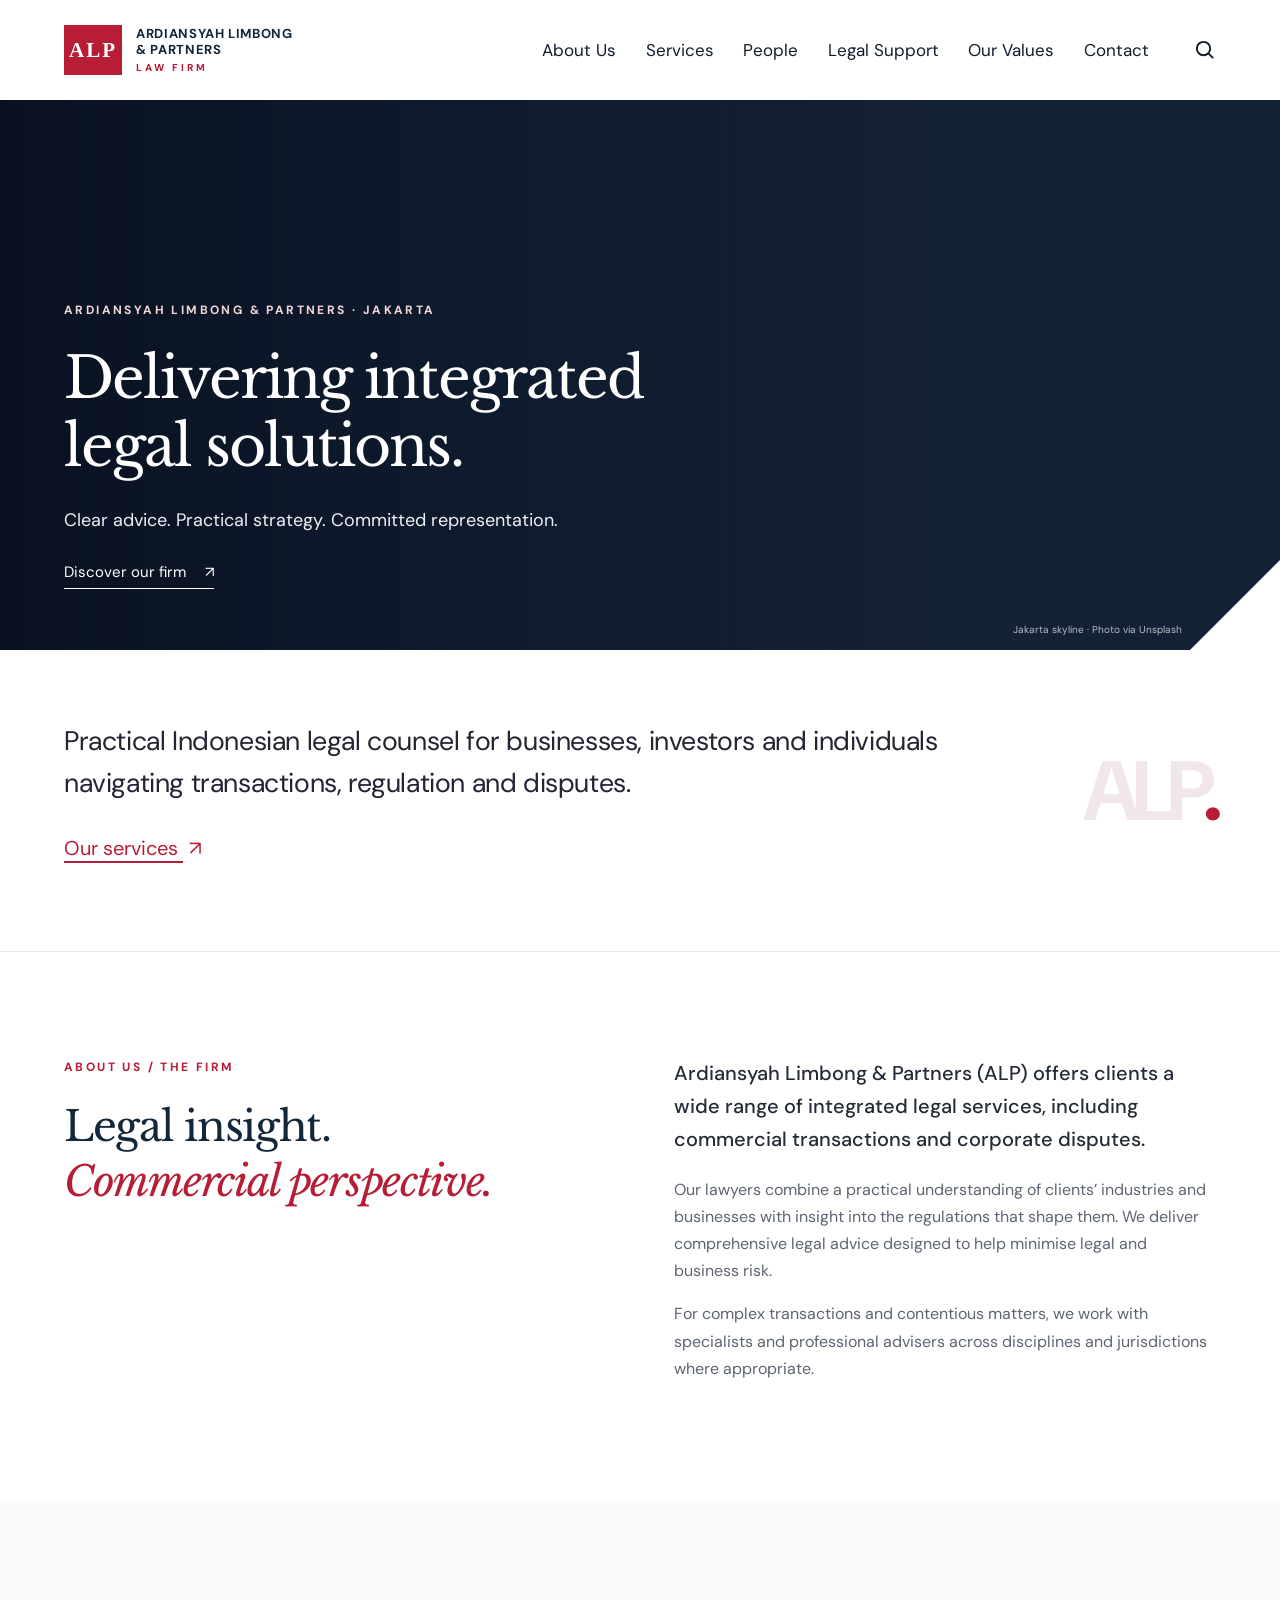
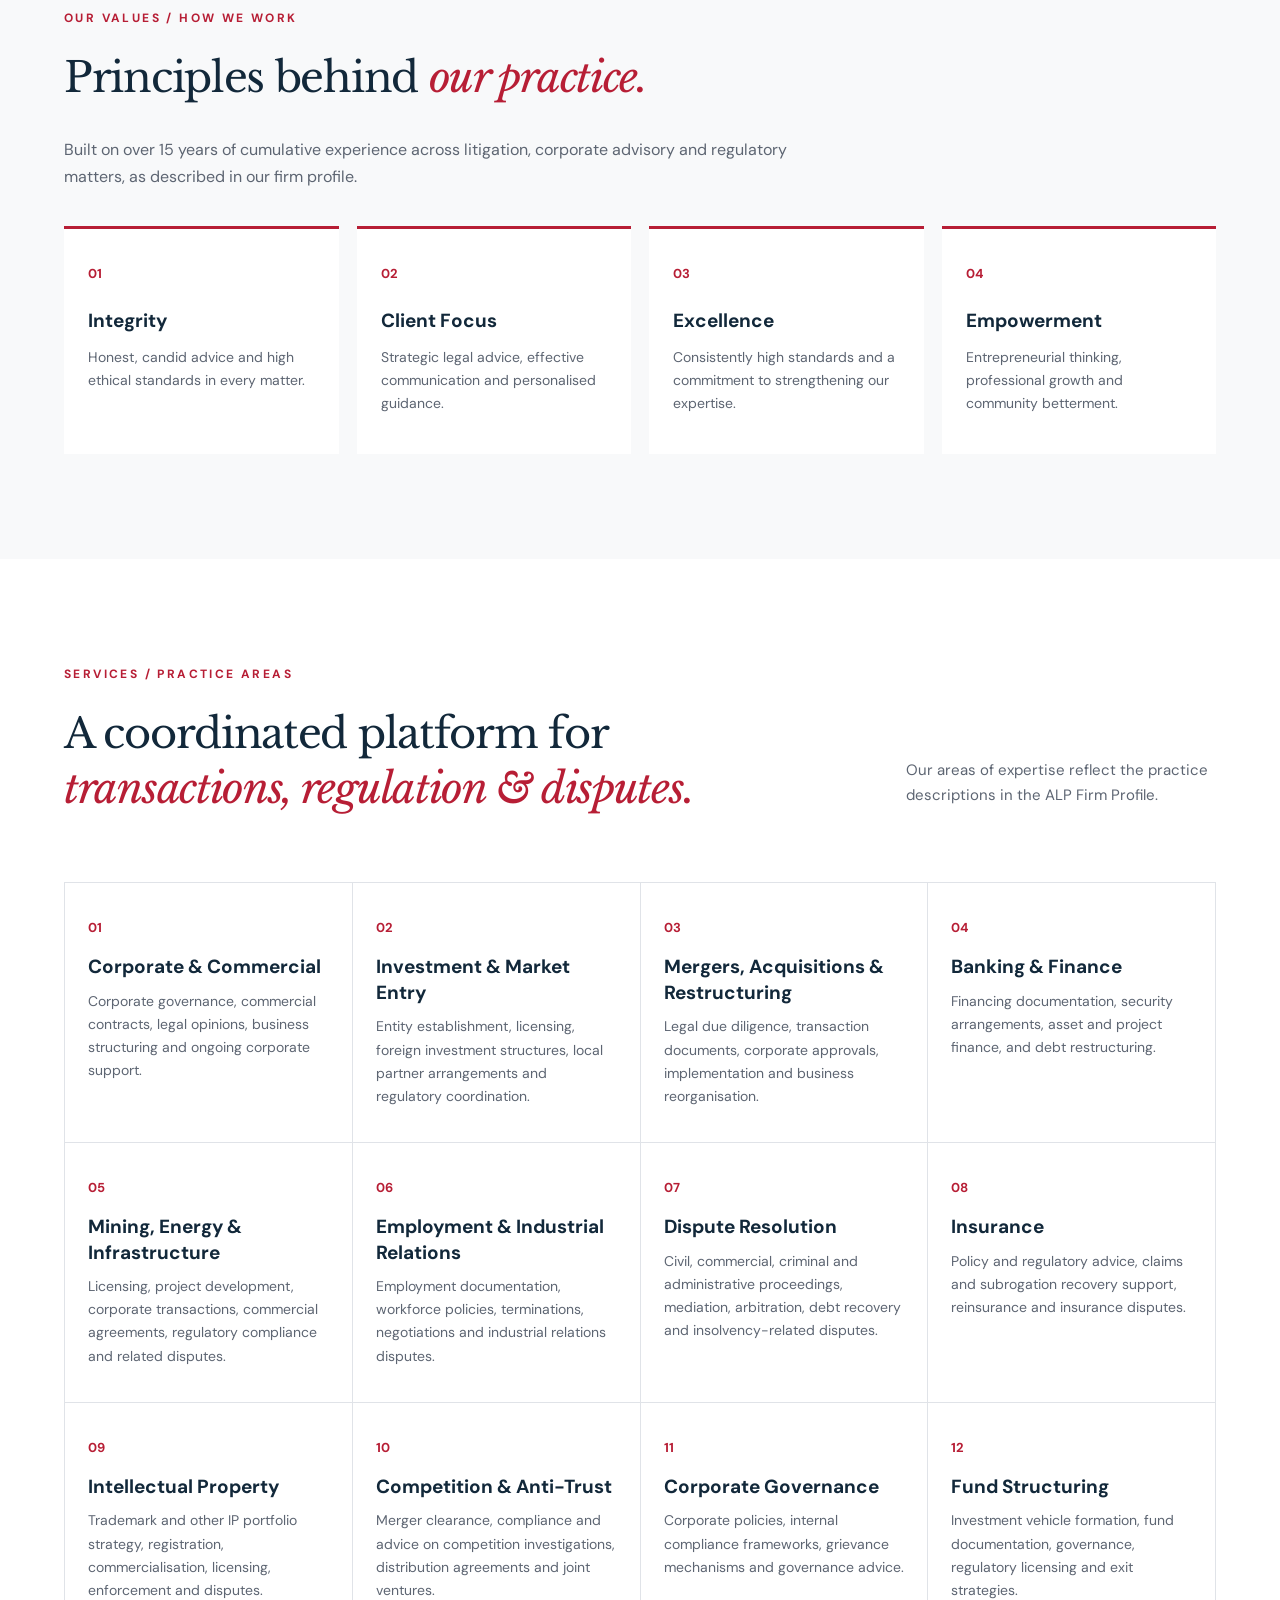
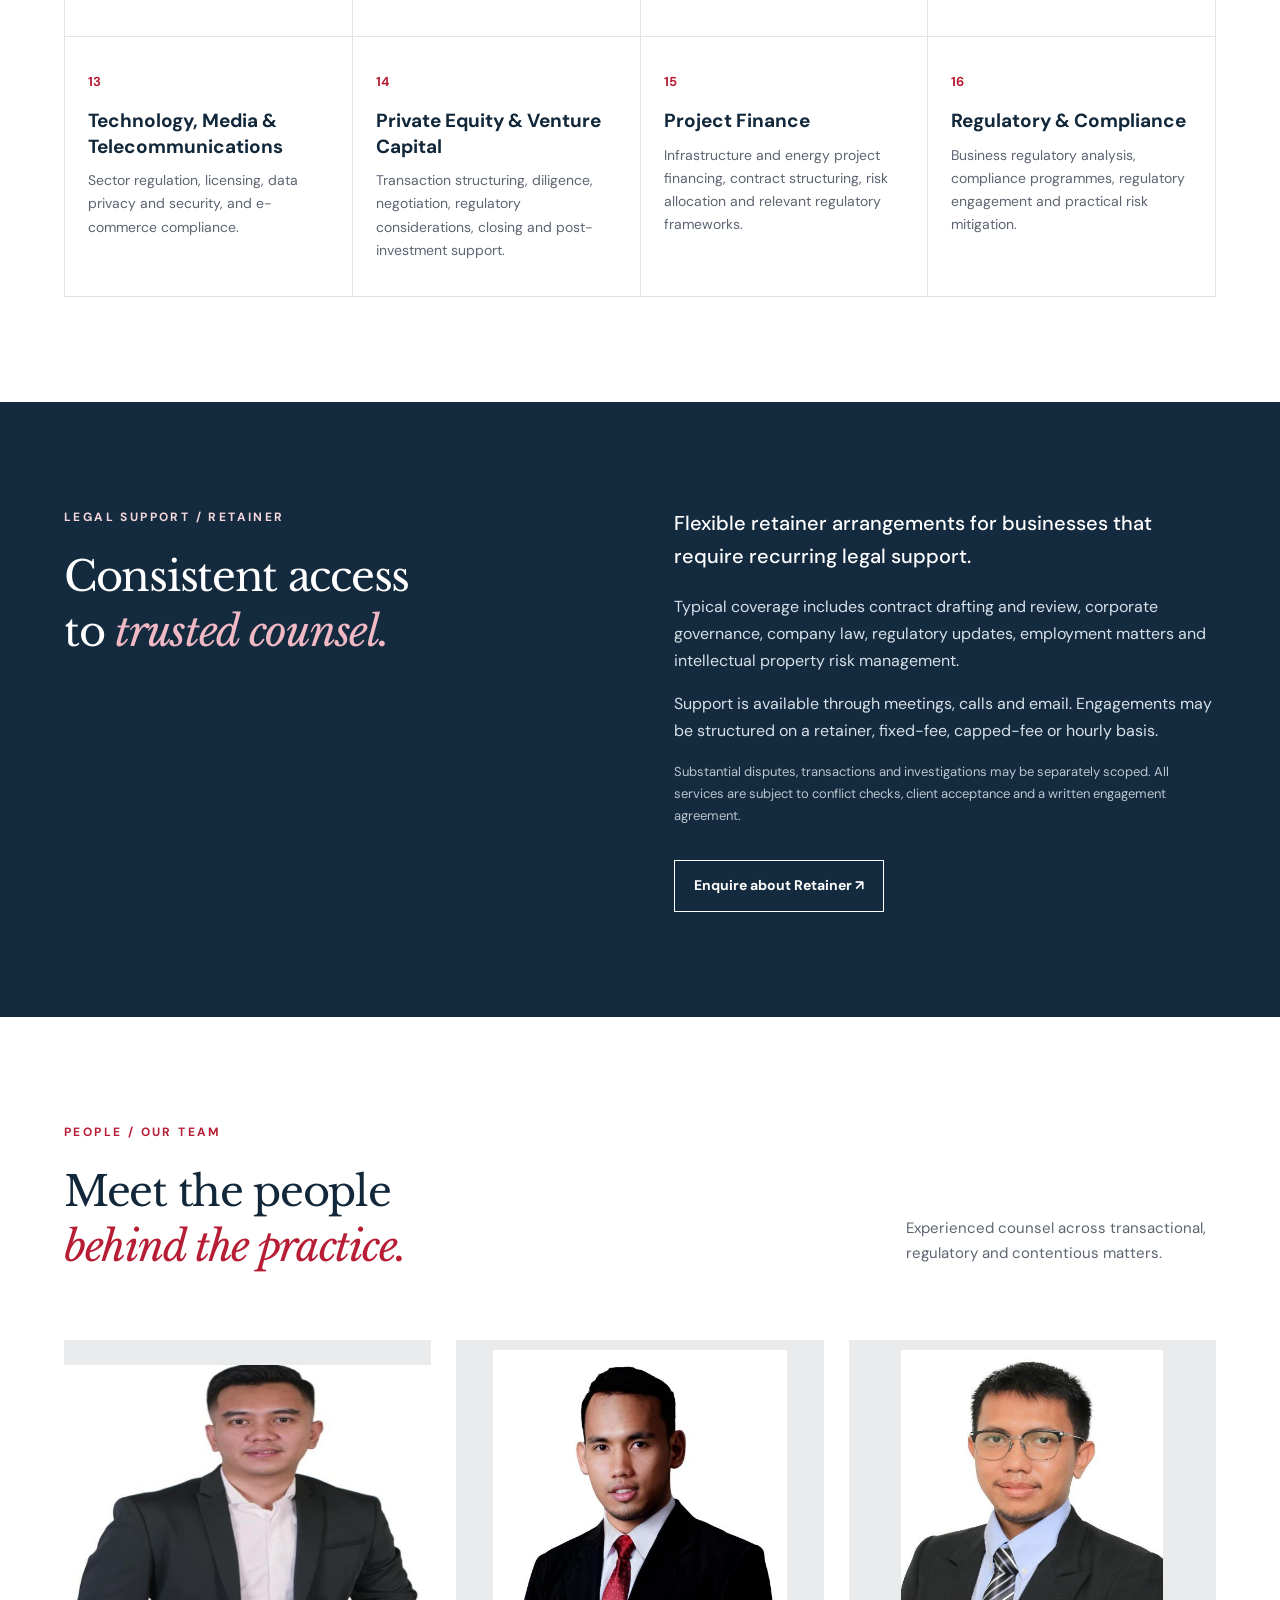
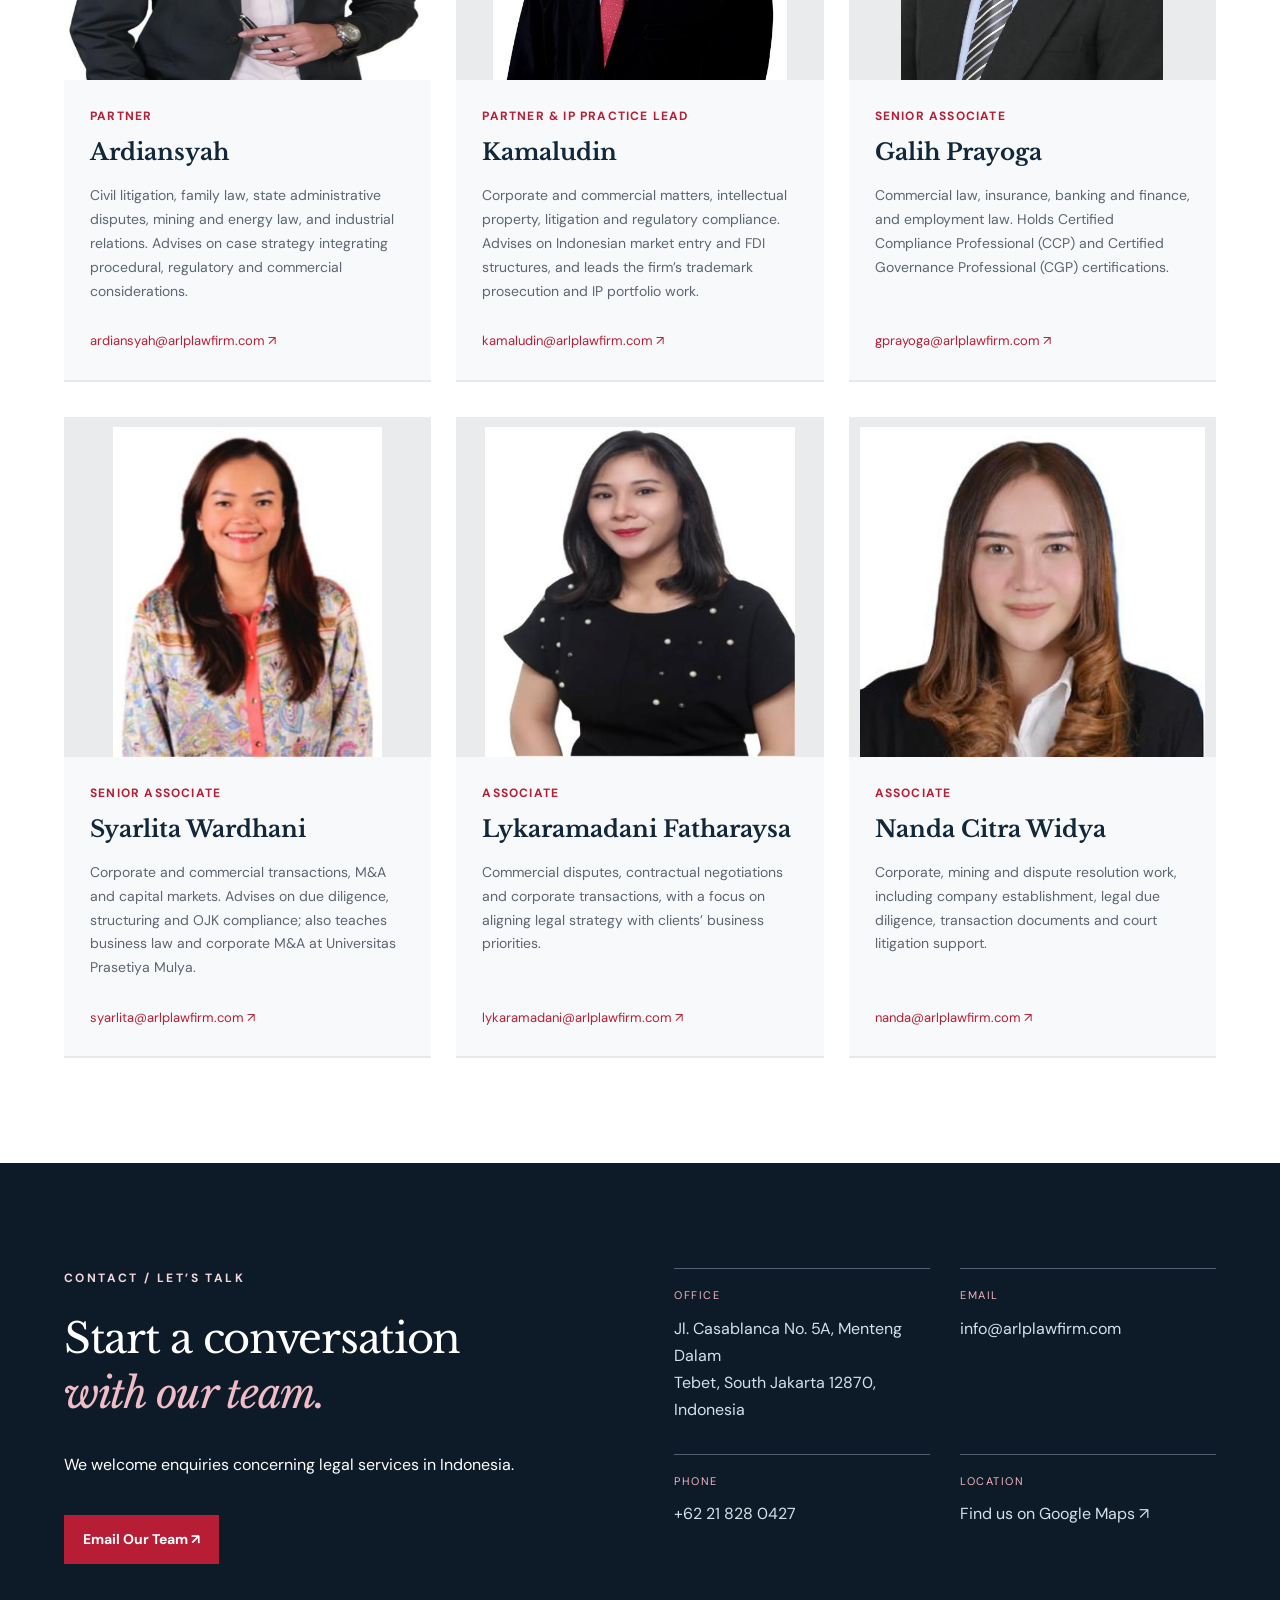
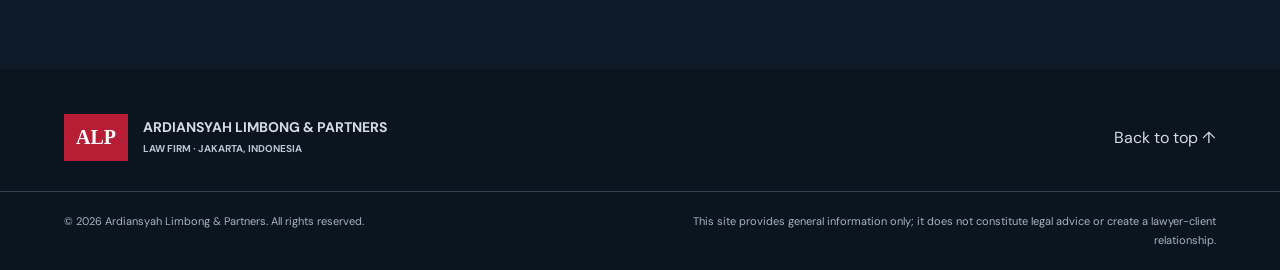
==== index.html @ 2e1290c0 "Add files via upload" ====
<!doctype html>
<html lang="en"><head><meta charset="utf-8"><meta name="viewport" content="width=device-width, initial-scale=1"><meta name="theme-color" content="#102339"><meta name="description" content="Ardiansyah Limbong & Partners (ALP Law Firm) provides integrated legal services for commercial transactions, investments, regulatory matters and disputes in Indonesia."><meta property="og:title" content="Ardiansyah Limbong & Partners | ALP Law Firm"><meta property="og:description" content="From Upstream to Downstream, We Understand Your Industry."><meta property="og:type" content="website"><title>Ardiansyah Limbong & Partners | ALP Law Firm</title><link rel="icon" href="favicon.svg" type="image/svg+xml"><link rel="stylesheet" href="styles.css"><script defer src="script.js"></script></head>
<body><a class="skip" href="#main">Skip to content</a>
<header class="header"><div class="wrap header-in"><a class="brand" href="#home" aria-label="ALP Law Firm — Home"><span class="logo">ALP</span><span class="brand-copy"><strong>ARDIANSYAH LIMBONG<br>&amp; PARTNERS</strong><small>LAW FIRM</small></span></a><button class="hamburger" type="button" aria-expanded="false" aria-controls="nav" aria-label="Toggle navigation">☰</button><nav id="nav" aria-label="Primary navigation"><a href="#about">About Us</a><a href="#practice">Services</a><a href="#people">People</a><a href="#retainer">Legal Support</a><a href="#values">Our Values</a><a href="#contact">Contact</a><a class="nav-search" href="#practice" aria-label="Explore services"><svg width="23" height="23" viewBox="0 0 24 24" fill="none" stroke="currentColor" stroke-width="2"><circle cx="11" cy="11" r="7"/><path d="m16 16 5 5"/></svg></a></nav></div></header>
<main id="main"><section id="home" class="hero" aria-label="Jakarta skyline"><div class="wrap hero-content"><p class="eyebrow light">ARDIANSYAH LIMBONG &amp; PARTNERS · JAKARTA</p><h1>Delivering integrated<br><em>legal solutions.</em></h1><p class="hero-sub">Clear advice. Practical strategy. Committed representation.</p><a href="#about" class="hero-link">Discover our firm <span aria-hidden="true">↗</span></a></div><span class="photo-credit">Jakarta skyline · Photo via Unsplash</span></section>
<section class="intro-band"><div class="wrap intro-band-inner"><div><p class="intro-statement">Practical Indonesian legal counsel for businesses, investors and individuals navigating transactions, regulation and disputes.</p><a class="text-link" href="#practice">Our services <span aria-hidden="true">↗</span></a></div><span class="intro-ornament" aria-hidden="true">ALP<span>.</span></span></div></section>
<section id="about" class="section about"><div class="wrap two-col"><div><p class="eyebrow">ABOUT US / THE FIRM</p><h2>Legal insight.<br><em>Commercial perspective.</em></h2></div><div><p class="lead">Ardiansyah Limbong &amp; Partners (ALP) offers clients a wide range of integrated legal services, including commercial transactions and corporate disputes.</p><p>Our lawyers combine a practical understanding of clients’ industries and businesses with insight into the regulations that shape them. We deliver comprehensive legal advice designed to help minimise legal and business risk.</p><p>For complex transactions and contentious matters, we work with specialists and professional advisers across disciplines and jurisdictions where appropriate.</p></div></div></section>
<section class="values section tinted" id="values"><div class="wrap"><p class="eyebrow">OUR VALUES / HOW WE WORK</p><h2>Principles behind <em>our practice.</em></h2><p class="section-intro">Built on over 15 years of cumulative experience across litigation, corporate advisory and regulatory matters, as described in our firm profile.</p><div class="values-grid"><article><span>01</span><h3>Integrity</h3><p>Honest, candid advice and high ethical standards in every matter.</p></article><article><span>02</span><h3>Client Focus</h3><p>Strategic legal advice, effective communication and personalised guidance.</p></article><article><span>03</span><h3>Excellence</h3><p>Consistently high standards and a commitment to strengthening our expertise.</p></article><article><span>04</span><h3>Empowerment</h3><p>Entrepreneurial thinking, professional growth and community betterment.</p></article></div></div></section>
<section id="practice" class="section"><div class="wrap"><p class="eyebrow">SERVICES / PRACTICE AREAS</p><div class="heading-row"><h2>A coordinated platform for<br><em>transactions, regulation &amp; disputes.</em></h2><p>Our areas of expertise reflect the practice descriptions in the ALP Firm Profile.</p></div><div class="practice-grid"><article class="practice-card"><span class="num">01</span><h3>Corporate &amp; Commercial</h3><p>Corporate governance, commercial contracts, legal opinions, business structuring and ongoing corporate support.</p></article><article class="practice-card"><span class="num">02</span><h3>Investment &amp; Market Entry</h3><p>Entity establishment, licensing, foreign investment structures, local partner arrangements and regulatory coordination.</p></article><article class="practice-card"><span class="num">03</span><h3>Mergers, Acquisitions &amp; Restructuring</h3><p>Legal due diligence, transaction documents, corporate approvals, implementation and business reorganisation.</p></article><article class="practice-card"><span class="num">04</span><h3>Banking &amp; Finance</h3><p>Financing documentation, security arrangements, asset and project finance, and debt restructuring.</p></article><article class="practice-card"><span class="num">05</span><h3>Mining, Energy &amp; Infrastructure</h3><p>Licensing, project development, corporate transactions, commercial agreements, regulatory compliance and related disputes.</p></article><article class="practice-card"><span class="num">06</span><h3>Employment &amp; Industrial Relations</h3><p>Employment documentation, workforce policies, terminations, negotiations and industrial relations disputes.</p></article><article class="practice-card"><span class="num">07</span><h3>Dispute Resolution</h3><p>Civil, commercial, criminal and administrative proceedings, mediation, arbitration, debt recovery and insolvency-related disputes.</p></article><article class="practice-card"><span class="num">08</span><h3>Insurance</h3><p>Policy and regulatory advice, claims and subrogation recovery support, reinsurance and insurance disputes.</p></article><article class="practice-card"><span class="num">09</span><h3>Intellectual Property</h3><p>Trademark and other IP portfolio strategy, registration, commercialisation, licensing, enforcement and disputes.</p></article><article class="practice-card"><span class="num">10</span><h3>Competition &amp; Anti-Trust</h3><p>Merger clearance, compliance and advice on competition investigations, distribution agreements and joint ventures.</p></article><article class="practice-card"><span class="num">11</span><h3>Corporate Governance</h3><p>Corporate policies, internal compliance frameworks, grievance mechanisms and governance advice.</p></article><article class="practice-card"><span class="num">12</span><h3>Fund Structuring</h3><p>Investment vehicle formation, fund documentation, governance, regulatory licensing and exit strategies.</p></article><article class="practice-card"><span class="num">13</span><h3>Technology, Media &amp; Telecommunications</h3><p>Sector regulation, licensing, data privacy and security, and e-commerce compliance.</p></article><article class="practice-card"><span class="num">14</span><h3>Private Equity &amp; Venture Capital</h3><p>Transaction structuring, diligence, negotiation, regulatory considerations, closing and post-investment support.</p></article><article class="practice-card"><span class="num">15</span><h3>Project Finance</h3><p>Infrastructure and energy project financing, contract structuring, risk allocation and relevant regulatory frameworks.</p></article><article class="practice-card"><span class="num">16</span><h3>Regulatory &amp; Compliance</h3><p>Business regulatory analysis, compliance programmes, regulatory engagement and practical risk mitigation.</p></article></div></div></section>
<section id="retainer" class="section retainer"><div class="wrap two-col"><div><p class="eyebrow light">LEGAL SUPPORT / RETAINER</p><h2>Consistent access<br>to <em>trusted counsel.</em></h2></div><div><p class="lead">Flexible retainer arrangements for businesses that require recurring legal support.</p><p>Typical coverage includes contract drafting and review, corporate governance, company law, regulatory updates, employment matters and intellectual property risk management.</p><p>Support is available through meetings, calls and email. Engagements may be structured on a retainer, fixed-fee, capped-fee or hourly basis.</p><p class="fine">Substantial disputes, transactions and investigations may be separately scoped. All services are subject to conflict checks, client acceptance and a written engagement agreement.</p><a class="button outline" href="mailto:info@arlplawfirm.com?subject=ALP%20Retainer%20Enquiry">Enquire about Retainer ↗</a></div></div></section>
<section id="people" class="section people"><div class="wrap"><p class="eyebrow">PEOPLE / OUR TEAM</p><div class="heading-row"><h2>Meet the people<br><em>behind the practice.</em></h2><p>Experienced counsel across transactional, regulatory and contentious matters.</p></div><div class="people-grid"><article class="person"><img src="assets/ardiansyah.jpeg" alt="Portrait of Ardiansyah" loading="lazy"/><div class="person-text"><p class="role">Partner</p><h3>Ardiansyah</h3><p>Civil litigation, family law, state administrative disputes, mining and energy law, and industrial relations. Advises on case strategy integrating procedural, regulatory and commercial considerations.</p><a href="mailto:ardiansyah@arlplawfirm.com">ardiansyah@arlplawfirm.com ↗</a></div></article><article class="person"><img src="assets/kamaludin.jpeg" alt="Portrait of Kamaludin" loading="lazy"/><div class="person-text"><p class="role">Partner &amp; IP Practice Lead</p><h3>Kamaludin</h3><p>Corporate and commercial matters, intellectual property, litigation and regulatory compliance. Advises on Indonesian market entry and FDI structures, and leads the firm’s trademark prosecution and IP portfolio work.</p><a href="mailto:kamaludin@arlplawfirm.com">kamaludin@arlplawfirm.com ↗</a></div></article><article class="person"><img src="assets/galih-prayoga.jpeg" alt="Portrait of Galih Prayoga" loading="lazy"/><div class="person-text"><p class="role">Senior Associate</p><h3>Galih Prayoga</h3><p>Commercial law, insurance, banking and finance, and employment law. Holds Certified Compliance Professional (CCP) and Certified Governance Professional (CGP) certifications.</p><a href="mailto:gprayoga@arlplawfirm.com">gprayoga@arlplawfirm.com ↗</a></div></article><article class="person"><img src="assets/syarlita-wardhani.jpeg" alt="Portrait of Syarlita Wardhani" loading="lazy"/><div class="person-text"><p class="role">Senior Associate</p><h3>Syarlita Wardhani</h3><p>Corporate and commercial transactions, M&amp;A and capital markets. Advises on due diligence, structuring and OJK compliance; also teaches business law and corporate M&amp;A at Universitas Prasetiya Mulya.</p><a href="mailto:syarlita@arlplawfirm.com">syarlita@arlplawfirm.com ↗</a></div></article><article class="person"><img src="assets/lykaramadani-fatharaysa.jpeg" alt="Portrait of Lykaramadani Fatharaysa" loading="lazy"/><div class="person-text"><p class="role">Associate</p><h3>Lykaramadani Fatharaysa</h3><p>Commercial disputes, contractual negotiations and corporate transactions, with a focus on aligning legal strategy with clients’ business priorities.</p><a href="mailto:lykaramadani@arlplawfirm.com">lykaramadani@arlplawfirm.com ↗</a></div></article><article class="person"><img src="assets/nanda-citra-widya.jpeg" alt="Portrait of Nanda Citra Widya" loading="lazy"/><div class="person-text"><p class="role">Associate</p><h3>Nanda Citra Widya</h3><p>Corporate, mining and dispute resolution work, including company establishment, legal due diligence, transaction documents and court litigation support.</p><a href="mailto:nanda@arlplawfirm.com">nanda@arlplawfirm.com ↗</a></div></article></div></div></section>
<section id="contact" class="section contact"><div class="wrap two-col"><div><p class="eyebrow light">CONTACT / LET’S TALK</p><h2>Start a conversation<br><em>with our team.</em></h2><p>We welcome enquiries concerning legal services in Indonesia.</p><a class="button red" href="mailto:info@arlplawfirm.com?subject=Legal%20Enquiry%20-%20ALP">Email Our Team ↗</a></div><div class="contact-details"><div><span>OFFICE</span><address>Jl. Casablanca No. 5A, Menteng Dalam<br>Tebet, South Jakarta 12870, Indonesia</address></div><div><span>EMAIL</span><a href="mailto:info@arlplawfirm.com">info@arlplawfirm.com</a></div><div><span>PHONE</span><a href="tel:+62218280427">+62 21 828 0427</a></div><div><span>LOCATION</span><a href="https://www.google.com/maps/search/?api=1&amp;query=Jl.+Casablanca+No.+5A+Menteng+Dalam+Tebet+Jakarta+Selatan" target="_blank" rel="noopener noreferrer">Find us on Google Maps ↗</a></div></div></div></section></main>
<footer><div class="wrap footer-row"><div class="footer-brand"><span class="mini-logo">ALP</span><span>ARDIANSYAH LIMBONG &amp; PARTNERS<br><small>LAW FIRM · JAKARTA, INDONESIA</small></span></div><a href="#home">Back to top ↑</a></div><div class="wrap footer-bottom"><span>© <span id="year">2026</span> Ardiansyah Limbong &amp; Partners. All rights reserved.</span><span>This site provides general information only; it does not constitute legal advice or create a lawyer-client relationship.</span></div></footer>
</body></html>
---- styles.css ----
@import url('https://fonts.googleapis.com/css2?family=DM+Sans:wght@400;500;600;700&family=Libre+Baskerville:ital,wght@0,400;0,700;1,400&display=swap');
:root{--navy:#12283a;--red:#b71e35;--ink:#242b36;--muted:#5d6572;--line:#e8eaed;--pale:#f5f6f7;--serif:'Libre Baskerville',Georgia,serif;--sans:'DM Sans',Arial,sans-serif}*{box-sizing:border-box}html{scroll-behavior:smooth}body{margin:0;color:var(--ink);font:16px/1.7 var(--sans);background:white}a{color:inherit;text-decoration:none}a:focus-visible,button:focus-visible{outline:3px solid #e2a7b0;outline-offset:4px}img{max-width:100%;display:block}.wrap{max-width:1460px;margin:0 auto;padding:0 5%}.skip{position:absolute;left:-1000px;top:0;background:white;z-index:100;padding:10px}.skip:focus{left:12px}.header{background:#fff;position:relative;z-index:20}.header-in{min-height:100px;display:flex;align-items:center;justify-content:space-between;gap:35px}.brand{display:flex;align-items:center;gap:14px;color:var(--navy);flex-shrink:0}.logo{display:flex;align-items:center;justify-content:center;width:58px;height:50px;background:var(--red);color:#fff;font:700 21px Georgia,serif;letter-spacing:2px}.brand-copy{display:block;line-height:1.2}.brand strong{font-size:13px;line-height:1.2;letter-spacing:.65px;display:block}.brand small{color:var(--red);font-size:10px;font-weight:800;letter-spacing:3px;display:block;margin-top:4px}.header nav{display:flex;align-items:center;gap:clamp(18px,2.3vw,43px)}.header nav a{font-size:17px;color:#121c2a;white-space:nowrap;transition:color .2s}.header nav a:hover{color:var(--red)}.nav-search{margin-left:15px;display:flex}.hamburger{display:none;background:none;border:0;font-size:27px;cursor:pointer;color:var(--navy)}.hero{min-height:520px;height:min(43vw,650px);position:relative;display:flex;align-items:flex-end;isolation:isolate;background-color:#17253c;background-image:linear-gradient(90deg,rgba(8,15,30,.90) 0%,rgba(10,21,38,.75) 31%,rgba(8,18,35,.25) 72%),url('https://images.unsplash.com/photo-1649416097303-ddf0c8a68fc3?auto=format&fit=crop&w=2200&q=85');background-position:center center;background-size:cover;overflow:hidden}.hero:after{content:"";position:absolute;right:0;bottom:0;border-top:90px solid transparent;border-right:90px solid white;z-index:-0}.hero-content{width:100%;position:relative;z-index:1;padding-top:80px;padding-bottom:65px}.eyebrow{font-size:12px;letter-spacing:2.4px;font-weight:700;color:var(--red);margin:0 0 23px}.eyebrow.light{color:#f4d7da}.hero h1{font-family:var(--serif);font-weight:400;font-size:clamp(38px,4.45vw,76px);line-height:1.2;letter-spacing:-2px;color:white;max-width:1160px;margin:0 0 25px}.hero h1 em{font-style:normal;color:#fff}.hero-sub{font-size:18px;color:#f0f0f4;margin:0 0 22px;max-width:750px}.hero-link{font-size:15px;color:#fff;border-bottom:1px solid #fff;padding-bottom:6px}.hero-link span{margin-left:15px}.photo-credit{position:absolute;right:98px;bottom:12px;color:#fff;font-size:10px;opacity:.7}.intro-band{background:#fff;padding:70px 0 86px}.intro-band-inner{display:flex;justify-content:space-between;gap:30px;align-items:center}.intro-statement{font-size:clamp(21px,2.1vw,30px);line-height:1.55;font-weight:400;letter-spacing:-.4px;max-width:1110px;color:#252436;margin:0 0 27px}.text-link{color:var(--red);text-decoration:underline;text-underline-offset:6px;font-size:20px}.text-link span{display:inline-block;margin-left:6px}.intro-ornament{font-size:84px;color:#f1e7e9;white-space:nowrap;font-weight:700;letter-spacing:-7px}.intro-ornament span{color:var(--red)}.section{padding:105px 0;scroll-margin-top:30px}.section h2{font-family:var(--serif);font-size:clamp(32px,3.25vw,49px);font-weight:400;line-height:1.32;margin:0 0 30px;color:var(--navy);letter-spacing:-1.3px}.section h2 em{font-weight:400;color:var(--red)}.section p{margin-top:0}.two-col{display:grid;grid-template-columns:1fr 1.07fr;column-gap:9%;align-items:start}.two-col>div:last-child{color:var(--muted)}.lead{font-size:20px;line-height:1.65;color:var(--ink);font-weight:500}.about{border-top:1px solid var(--line)}.tinted{background:#f8f9fa}.section-intro{max-width:750px;color:var(--muted)}.values-grid{display:grid;grid-template-columns:repeat(4,minmax(0,1fr));gap:18px;margin-top:35px}.values-grid article{padding:30px 24px 25px;background:white;border-top:3px solid var(--red);min-height:210px}.values-grid span,.num{color:var(--red);font-size:13px;font-weight:700}.values-grid h3,.practice-card h3{font-size:19px;line-height:1.35;color:var(--navy);margin:22px 0 12px}.values-grid p,.practice-card p{font-size:14px;color:var(--muted);line-height:1.65}.heading-row{display:flex;align-items:end;justify-content:space-between;gap:45px}.heading-row h2{max-width:850px}.heading-row>p{max-width:310px;color:var(--muted);font-size:15px;margin-bottom:38px}.practice-grid{display:grid;grid-template-columns:repeat(4,minmax(0,1fr));margin-top:35px;border-top:1px solid #e0e3e8;border-left:1px solid #e0e3e8}.practice-card{padding:30px 23px 20px;border-right:1px solid #e0e3e8;border-bottom:1px solid #e0e3e8;transition:background .2s}.practice-card:hover{background:#faf7f8}.practice-card h3{margin:14px 0 10px}.retainer{background:#142a3e;color:#ecf0f4}.retainer h2{color:white}.retainer h2 em{color:#f1b9c3}.retainer .lead{color:#fff}.retainer .two-col>div:last-child,.contact .two-col>div:last-child{color:#d5e0e9}.fine{font-size:13px;color:#b9c5cf}.button{display:inline-block;background:var(--red);color:white;padding:13px 19px;font-size:14px;font-weight:700;margin-top:20px}.button.outline{background:transparent;border:1px solid white}.people{background:white}.people-grid{display:grid;grid-template-columns:repeat(3,minmax(0,1fr));gap:35px 25px;margin-top:35px}.person{background:#f8f9fa;border-bottom:2px solid #e6e8eb}.person img{width:100%;height:340px;object-fit:contain;object-position:bottom center;background:#e9ebed;padding-top:10px}.person-text{padding:26px}.person .role{font-size:12px;text-transform:uppercase;color:var(--red);font-weight:700;letter-spacing:1.2px;margin:0 0 7px}.person h3{font-family:var(--serif);font-size:23px;color:var(--navy);margin:0 0 12px}.person p:not(.role){font-size:14px;color:var(--muted);line-height:1.7;min-height:128px}.person a{font-size:13px;color:var(--red);overflow-wrap:anywhere}.contact{background:#0d1b29;color:white}.contact h2{color:white}.contact h2 em{color:#f0bcc5}.contact-details{display:grid;grid-template-columns:1fr 1fr;gap:30px}.contact-details>div{padding-top:17px;border-top:1px solid #526071}.contact-details span{display:block;font-size:11px;color:#f4b4bf;letter-spacing:1.5px;margin-bottom:10px}.contact-details address{font-style:normal}.contact-details a:hover{color:#f1b0c0}footer{background:#0a1520;color:#d5dbe2;padding:45px 0 20px}.footer-row{display:flex;justify-content:space-between;align-items:center;padding-bottom:30px}.footer-brand{display:flex;align-items:center;gap:15px;font-size:14px;line-height:1.4;font-weight:700}.footer-brand small{font-size:10px;color:#b8c5d2}.mini-logo{display:block;padding:12px;background:var(--red);color:white;font:700 20px Georgia,serif}.footer-bottom{border-top:1px solid #33404f;padding-top:20px;display:flex;justify-content:space-between;gap:25px;color:#a7b4c1;font-size:11px}.footer-bottom span:last-child{max-width:580px;text-align:right}@media(max-width:1100px){.header nav{gap:19px}.header nav a{font-size:14px}.brand strong{font-size:11px}.practice-grid{grid-template-columns:repeat(3,1fr)}.people-grid{grid-template-columns:repeat(2,1fr)}.values-grid{grid-template-columns:repeat(2,1fr)}}@media(max-width:760px){.wrap{padding:0 6%}.header-in{min-height:78px}.logo{height:45px;width:53px}.hamburger{display:block}.header nav{display:none;position:absolute;top:100%;left:0;right:0;background:white;box-shadow:0 15px 35px #16283b2b;padding:20px 6% 25px;flex-direction:column;align-items:stretch;gap:0}.header nav.open{display:flex}.header nav a{font-size:17px;padding:10px 0;border-bottom:1px solid #edf0f3}.header nav .nav-search{display:none}.hero{height:550px;min-height:500px;background-position:62% center}.hero-content{padding-bottom:58px}.hero h1{letter-spacing:-1px}.hero:after{border-top-width:55px;border-right-width:55px}.hero-sub{font-size:15px}.intro-band{padding:55px 0}.intro-ornament{display:none}.two-col{grid-template-columns:1fr;gap:25px}.section{padding:72px 0}.heading-row{display:block}.heading-row>p{margin-bottom:15px}.practice-grid{grid-template-columns:repeat(2,1fr)}.people-grid{grid-template-columns:1fr}.person img{height:330px}.person p:not(.role){min-height:auto}.contact-details{grid-template-columns:1fr}.footer-bottom{flex-direction:column}.footer-bottom span:last-child{text-align:left}.photo-credit{right:48px}}@media(max-width:480px){.brand strong{font-size:10px}.hero h1{font-size:37px}.hero{height:525px}.practice-grid{grid-template-columns:1fr}.values-grid{grid-template-columns:1fr}.person img{height:320px}.contact h2{font-size:32px}}
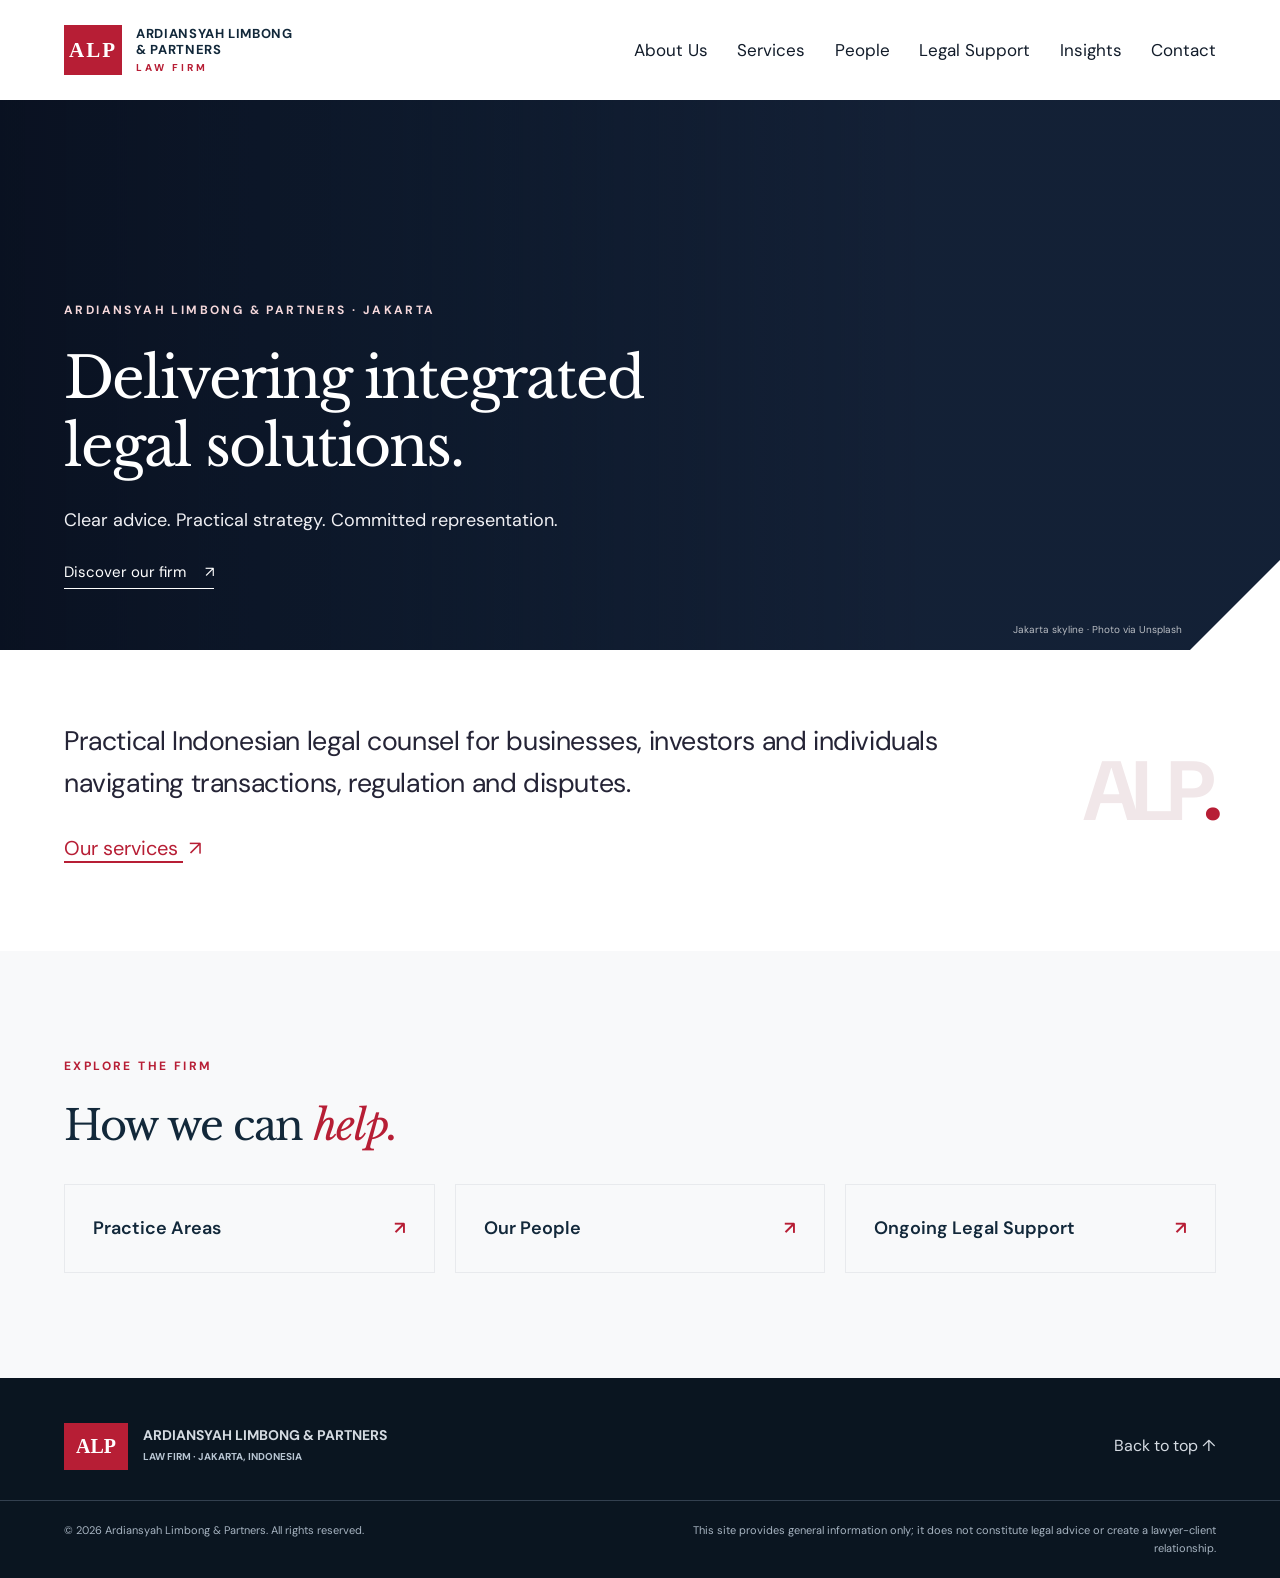
==== commit aefa3141: "Add files via upload" ====
--- a/index.html
+++ b/index.html
@@ -1,14 +1 @@
-<!doctype html>
-<html lang="en"><head><meta charset="utf-8"><meta name="viewport" content="width=device-width, initial-scale=1"><meta name="theme-color" content="#102339"><meta name="description" content="Ardiansyah Limbong & Partners (ALP Law Firm) provides integrated legal services for commercial transactions, investments, regulatory matters and disputes in Indonesia."><meta property="og:title" content="Ardiansyah Limbong & Partners | ALP Law Firm"><meta property="og:description" content="From Upstream to Downstream, We Understand Your Industry."><meta property="og:type" content="website"><title>Ardiansyah Limbong & Partners | ALP Law Firm</title><link rel="icon" href="favicon.svg" type="image/svg+xml"><link rel="stylesheet" href="styles.css"><script defer src="script.js"></script></head>
-<body><a class="skip" href="#main">Skip to content</a>
-<header class="header"><div class="wrap header-in"><a class="brand" href="#home" aria-label="ALP Law Firm — Home"><span class="logo">ALP</span><span class="brand-copy"><strong>ARDIANSYAH LIMBONG<br>&amp; PARTNERS</strong><small>LAW FIRM</small></span></a><button class="hamburger" type="button" aria-expanded="false" aria-controls="nav" aria-label="Toggle navigation">☰</button><nav id="nav" aria-label="Primary navigation"><a href="#about">About Us</a><a href="#practice">Services</a><a href="#people">People</a><a href="#retainer">Legal Support</a><a href="#values">Our Values</a><a href="#contact">Contact</a><a class="nav-search" href="#practice" aria-label="Explore services"><svg width="23" height="23" viewBox="0 0 24 24" fill="none" stroke="currentColor" stroke-width="2"><circle cx="11" cy="11" r="7"/><path d="m16 16 5 5"/></svg></a></nav></div></header>
-<main id="main"><section id="home" class="hero" aria-label="Jakarta skyline"><div class="wrap hero-content"><p class="eyebrow light">ARDIANSYAH LIMBONG &amp; PARTNERS · JAKARTA</p><h1>Delivering integrated<br><em>legal solutions.</em></h1><p class="hero-sub">Clear advice. Practical strategy. Committed representation.</p><a href="#about" class="hero-link">Discover our firm <span aria-hidden="true">↗</span></a></div><span class="photo-credit">Jakarta skyline · Photo via Unsplash</span></section>
-<section class="intro-band"><div class="wrap intro-band-inner"><div><p class="intro-statement">Practical Indonesian legal counsel for businesses, investors and individuals navigating transactions, regulation and disputes.</p><a class="text-link" href="#practice">Our services <span aria-hidden="true">↗</span></a></div><span class="intro-ornament" aria-hidden="true">ALP<span>.</span></span></div></section>
-<section id="about" class="section about"><div class="wrap two-col"><div><p class="eyebrow">ABOUT US / THE FIRM</p><h2>Legal insight.<br><em>Commercial perspective.</em></h2></div><div><p class="lead">Ardiansyah Limbong &amp; Partners (ALP) offers clients a wide range of integrated legal services, including commercial transactions and corporate disputes.</p><p>Our lawyers combine a practical understanding of clients’ industries and businesses with insight into the regulations that shape them. We deliver comprehensive legal advice designed to help minimise legal and business risk.</p><p>For complex transactions and contentious matters, we work with specialists and professional advisers across disciplines and jurisdictions where appropriate.</p></div></div></section>
-<section class="values section tinted" id="values"><div class="wrap"><p class="eyebrow">OUR VALUES / HOW WE WORK</p><h2>Principles behind <em>our practice.</em></h2><p class="section-intro">Built on over 15 years of cumulative experience across litigation, corporate advisory and regulatory matters, as described in our firm profile.</p><div class="values-grid"><article><span>01</span><h3>Integrity</h3><p>Honest, candid advice and high ethical standards in every matter.</p></article><article><span>02</span><h3>Client Focus</h3><p>Strategic legal advice, effective communication and personalised guidance.</p></article><article><span>03</span><h3>Excellence</h3><p>Consistently high standards and a commitment to strengthening our expertise.</p></article><article><span>04</span><h3>Empowerment</h3><p>Entrepreneurial thinking, professional growth and community betterment.</p></article></div></div></section>
-<section id="practice" class="section"><div class="wrap"><p class="eyebrow">SERVICES / PRACTICE AREAS</p><div class="heading-row"><h2>A coordinated platform for<br><em>transactions, regulation &amp; disputes.</em></h2><p>Our areas of expertise reflect the practice descriptions in the ALP Firm Profile.</p></div><div class="practice-grid"><article class="practice-card"><span class="num">01</span><h3>Corporate &amp; Commercial</h3><p>Corporate governance, commercial contracts, legal opinions, business structuring and ongoing corporate support.</p></article><article class="practice-card"><span class="num">02</span><h3>Investment &amp; Market Entry</h3><p>Entity establishment, licensing, foreign investment structures, local partner arrangements and regulatory coordination.</p></article><article class="practice-card"><span class="num">03</span><h3>Mergers, Acquisitions &amp; Restructuring</h3><p>Legal due diligence, transaction documents, corporate approvals, implementation and business reorganisation.</p></article><article class="practice-card"><span class="num">04</span><h3>Banking &amp; Finance</h3><p>Financing documentation, security arrangements, asset and project finance, and debt restructuring.</p></article><article class="practice-card"><span class="num">05</span><h3>Mining, Energy &amp; Infrastructure</h3><p>Licensing, project development, corporate transactions, commercial agreements, regulatory compliance and related disputes.</p></article><article class="practice-card"><span class="num">06</span><h3>Employment &amp; Industrial Relations</h3><p>Employment documentation, workforce policies, terminations, negotiations and industrial relations disputes.</p></article><article class="practice-card"><span class="num">07</span><h3>Dispute Resolution</h3><p>Civil, commercial, criminal and administrative proceedings, mediation, arbitration, debt recovery and insolvency-related disputes.</p></article><article class="practice-card"><span class="num">08</span><h3>Insurance</h3><p>Policy and regulatory advice, claims and subrogation recovery support, reinsurance and insurance disputes.</p></article><article class="practice-card"><span class="num">09</span><h3>Intellectual Property</h3><p>Trademark and other IP portfolio strategy, registration, commercialisation, licensing, enforcement and disputes.</p></article><article class="practice-card"><span class="num">10</span><h3>Competition &amp; Anti-Trust</h3><p>Merger clearance, compliance and advice on competition investigations, distribution agreements and joint ventures.</p></article><article class="practice-card"><span class="num">11</span><h3>Corporate Governance</h3><p>Corporate policies, internal compliance frameworks, grievance mechanisms and governance advice.</p></article><article class="practice-card"><span class="num">12</span><h3>Fund Structuring</h3><p>Investment vehicle formation, fund documentation, governance, regulatory licensing and exit strategies.</p></article><article class="practice-card"><span class="num">13</span><h3>Technology, Media &amp; Telecommunications</h3><p>Sector regulation, licensing, data privacy and security, and e-commerce compliance.</p></article><article class="practice-card"><span class="num">14</span><h3>Private Equity &amp; Venture Capital</h3><p>Transaction structuring, diligence, negotiation, regulatory considerations, closing and post-investment support.</p></article><article class="practice-card"><span class="num">15</span><h3>Project Finance</h3><p>Infrastructure and energy project financing, contract structuring, risk allocation and relevant regulatory frameworks.</p></article><article class="practice-card"><span class="num">16</span><h3>Regulatory &amp; Compliance</h3><p>Business regulatory analysis, compliance programmes, regulatory engagement and practical risk mitigation.</p></article></div></div></section>
-<section id="retainer" class="section retainer"><div class="wrap two-col"><div><p class="eyebrow light">LEGAL SUPPORT / RETAINER</p><h2>Consistent access<br>to <em>trusted counsel.</em></h2></div><div><p class="lead">Flexible retainer arrangements for businesses that require recurring legal support.</p><p>Typical coverage includes contract drafting and review, corporate governance, company law, regulatory updates, employment matters and intellectual property risk management.</p><p>Support is available through meetings, calls and email. Engagements may be structured on a retainer, fixed-fee, capped-fee or hourly basis.</p><p class="fine">Substantial disputes, transactions and investigations may be separately scoped. All services are subject to conflict checks, client acceptance and a written engagement agreement.</p><a class="button outline" href="mailto:info@arlplawfirm.com?subject=ALP%20Retainer%20Enquiry">Enquire about Retainer ↗</a></div></div></section>
-<section id="people" class="section people"><div class="wrap"><p class="eyebrow">PEOPLE / OUR TEAM</p><div class="heading-row"><h2>Meet the people<br><em>behind the practice.</em></h2><p>Experienced counsel across transactional, regulatory and contentious matters.</p></div><div class="people-grid"><article class="person"><img src="assets/ardiansyah.jpeg" alt="Portrait of Ardiansyah" loading="lazy"/><div class="person-text"><p class="role">Partner</p><h3>Ardiansyah</h3><p>Civil litigation, family law, state administrative disputes, mining and energy law, and industrial relations. Advises on case strategy integrating procedural, regulatory and commercial considerations.</p><a href="mailto:ardiansyah@arlplawfirm.com">ardiansyah@arlplawfirm.com ↗</a></div></article><article class="person"><img src="assets/kamaludin.jpeg" alt="Portrait of Kamaludin" loading="lazy"/><div class="person-text"><p class="role">Partner &amp; IP Practice Lead</p><h3>Kamaludin</h3><p>Corporate and commercial matters, intellectual property, litigation and regulatory compliance. Advises on Indonesian market entry and FDI structures, and leads the firm’s trademark prosecution and IP portfolio work.</p><a href="mailto:kamaludin@arlplawfirm.com">kamaludin@arlplawfirm.com ↗</a></div></article><article class="person"><img src="assets/galih-prayoga.jpeg" alt="Portrait of Galih Prayoga" loading="lazy"/><div class="person-text"><p class="role">Senior Associate</p><h3>Galih Prayoga</h3><p>Commercial law, insurance, banking and finance, and employment law. Holds Certified Compliance Professional (CCP) and Certified Governance Professional (CGP) certifications.</p><a href="mailto:gprayoga@arlplawfirm.com">gprayoga@arlplawfirm.com ↗</a></div></article><article class="person"><img src="assets/syarlita-wardhani.jpeg" alt="Portrait of Syarlita Wardhani" loading="lazy"/><div class="person-text"><p class="role">Senior Associate</p><h3>Syarlita Wardhani</h3><p>Corporate and commercial transactions, M&amp;A and capital markets. Advises on due diligence, structuring and OJK compliance; also teaches business law and corporate M&amp;A at Universitas Prasetiya Mulya.</p><a href="mailto:syarlita@arlplawfirm.com">syarlita@arlplawfirm.com ↗</a></div></article><article class="person"><img src="assets/lykaramadani-fatharaysa.jpeg" alt="Portrait of Lykaramadani Fatharaysa" loading="lazy"/><div class="person-text"><p class="role">Associate</p><h3>Lykaramadani Fatharaysa</h3><p>Commercial disputes, contractual negotiations and corporate transactions, with a focus on aligning legal strategy with clients’ business priorities.</p><a href="mailto:lykaramadani@arlplawfirm.com">lykaramadani@arlplawfirm.com ↗</a></div></article><article class="person"><img src="assets/nanda-citra-widya.jpeg" alt="Portrait of Nanda Citra Widya" loading="lazy"/><div class="person-text"><p class="role">Associate</p><h3>Nanda Citra Widya</h3><p>Corporate, mining and dispute resolution work, including company establishment, legal due diligence, transaction documents and court litigation support.</p><a href="mailto:nanda@arlplawfirm.com">nanda@arlplawfirm.com ↗</a></div></article></div></div></section>
-<section id="contact" class="section contact"><div class="wrap two-col"><div><p class="eyebrow light">CONTACT / LET’S TALK</p><h2>Start a conversation<br><em>with our team.</em></h2><p>We welcome enquiries concerning legal services in Indonesia.</p><a class="button red" href="mailto:info@arlplawfirm.com?subject=Legal%20Enquiry%20-%20ALP">Email Our Team ↗</a></div><div class="contact-details"><div><span>OFFICE</span><address>Jl. Casablanca No. 5A, Menteng Dalam<br>Tebet, South Jakarta 12870, Indonesia</address></div><div><span>EMAIL</span><a href="mailto:info@arlplawfirm.com">info@arlplawfirm.com</a></div><div><span>PHONE</span><a href="tel:+62218280427">+62 21 828 0427</a></div><div><span>LOCATION</span><a href="https://www.google.com/maps/search/?api=1&amp;query=Jl.+Casablanca+No.+5A+Menteng+Dalam+Tebet+Jakarta+Selatan" target="_blank" rel="noopener noreferrer">Find us on Google Maps ↗</a></div></div></div></section></main>
-<footer><div class="wrap footer-row"><div class="footer-brand"><span class="mini-logo">ALP</span><span>ARDIANSYAH LIMBONG &amp; PARTNERS<br><small>LAW FIRM · JAKARTA, INDONESIA</small></span></div><a href="#home">Back to top ↑</a></div><div class="wrap footer-bottom"><span>© <span id="year">2026</span> Ardiansyah Limbong &amp; Partners. All rights reserved.</span><span>This site provides general information only; it does not constitute legal advice or create a lawyer-client relationship.</span></div></footer>
-</body></html>+<!DOCTYPE html><html lang="en"><head><meta charset="utf-8"><meta name="viewport" content="width=device-width,initial-scale=1"><meta name="description" content="Integrated legal services in Indonesia."><meta name="theme-color" content="#12283a"><title>ALP Law Firm | Ardiansyah Limbong &amp; Partners</title><link rel="canonical" href="https://arlplawfirm.web.id/index.html"><link rel="icon" type="image/svg+xml" href="favicon.svg"><link rel="stylesheet" href="styles.css"><script defer src="script.js"></script></head><body><a class="skip" href="#main">Skip to content</a><header class="header"><div class="wrap header-in"><a aria-label="ALP Law Firm — Home" class="brand" href="index.html" aria-current="page"><span class="logo">ALP</span><span class="brand-copy"><strong>ARDIANSYAH LIMBONG<br/>&amp; PARTNERS</strong><small>LAW FIRM</small></span></a><button aria-controls="nav" aria-expanded="false" aria-label="Toggle navigation" class="hamburger" type="button">☰</button><nav id="nav" aria-label="Primary navigation"><a href="about.html">About Us</a><a href="services.html">Services</a><a href="people.html">People</a><a href="legal-support.html">Legal Support</a><a href="insights.html">Insights</a><a href="contact.html">Contact</a></nav></div></header><main id="main"><section aria-label="Jakarta skyline" class="hero" id="home"><div class="wrap hero-content"><p class="eyebrow light">ARDIANSYAH LIMBONG &amp; PARTNERS · JAKARTA</p><h1>Delivering integrated<br/><em>legal solutions.</em></h1><p class="hero-sub">Clear advice. Practical strategy. Committed representation.</p><a class="hero-link" href="about.html">Discover our firm <span aria-hidden="true">↗</span></a></div><span class="photo-credit">Jakarta skyline · Photo via Unsplash</span></section><section class="intro-band"><div class="wrap intro-band-inner"><div><p class="intro-statement">Practical Indonesian legal counsel for businesses, investors and individuals navigating transactions, regulation and disputes.</p><a class="text-link" href="services.html">Our services <span aria-hidden="true">↗</span></a></div><span aria-hidden="true" class="intro-ornament">ALP<span>.</span></span></div></section><section class="section tinted"><div class="wrap"><p class="eyebrow">EXPLORE THE FIRM</p><h2>How we can <em>help.</em></h2><div class="home-links"><a href="services.html">Practice Areas <span>↗</span></a><a href="people.html">Our People <span>↗</span></a><a href="legal-support.html">Ongoing Legal Support <span>↗</span></a></div></div></section></main><footer><div class="wrap footer-row"><div class="footer-brand"><span class="mini-logo">ALP</span><span>ARDIANSYAH LIMBONG &amp; PARTNERS<br/><small>LAW FIRM · JAKARTA, INDONESIA</small></span></div><a href="index.html">Back to top ↑</a></div><div class="wrap footer-bottom"><span>© <span id="year">2026</span> Ardiansyah Limbong &amp; Partners. All rights reserved.</span><span>This site provides general information only; it does not constitute legal advice or create a lawyer-client relationship.</span></div></footer></body></html>
--- a/styles.css
+++ b/styles.css
@@ -1,2 +1,5 @@
 @import url('https://fonts.googleapis.com/css2?family=DM+Sans:wght@400;500;600;700&family=Libre+Baskerville:ital,wght@0,400;0,700;1,400&display=swap');
 :root{--navy:#12283a;--red:#b71e35;--ink:#242b36;--muted:#5d6572;--line:#e8eaed;--pale:#f5f6f7;--serif:'Libre Baskerville',Georgia,serif;--sans:'DM Sans',Arial,sans-serif}*{box-sizing:border-box}html{scroll-behavior:smooth}body{margin:0;color:var(--ink);font:16px/1.7 var(--sans);background:white}a{color:inherit;text-decoration:none}a:focus-visible,button:focus-visible{outline:3px solid #e2a7b0;outline-offset:4px}img{max-width:100%;display:block}.wrap{max-width:1460px;margin:0 auto;padding:0 5%}.skip{position:absolute;left:-1000px;top:0;background:white;z-index:100;padding:10px}.skip:focus{left:12px}.header{background:#fff;position:relative;z-index:20}.header-in{min-height:100px;display:flex;align-items:center;justify-content:space-between;gap:35px}.brand{display:flex;align-items:center;gap:14px;color:var(--navy);flex-shrink:0}.logo{display:flex;align-items:center;justify-content:center;width:58px;height:50px;background:var(--red);color:#fff;font:700 21px Georgia,serif;letter-spacing:2px}.brand-copy{display:block;line-height:1.2}.brand strong{font-size:13px;line-height:1.2;letter-spacing:.65px;display:block}.brand small{color:var(--red);font-size:10px;font-weight:800;letter-spacing:3px;display:block;margin-top:4px}.header nav{display:flex;align-items:center;gap:clamp(18px,2.3vw,43px)}.header nav a{font-size:17px;color:#121c2a;white-space:nowrap;transition:color .2s}.header nav a:hover{color:var(--red)}.nav-search{margin-left:15px;display:flex}.hamburger{display:none;background:none;border:0;font-size:27px;cursor:pointer;color:var(--navy)}.hero{min-height:520px;height:min(43vw,650px);position:relative;display:flex;align-items:flex-end;isolation:isolate;background-color:#17253c;background-image:linear-gradient(90deg,rgba(8,15,30,.90) 0%,rgba(10,21,38,.75) 31%,rgba(8,18,35,.25) 72%),url('https://images.unsplash.com/photo-1649416097303-ddf0c8a68fc3?auto=format&fit=crop&w=2200&q=85');background-position:center center;background-size:cover;overflow:hidden}.hero:after{content:"";position:absolute;right:0;bottom:0;border-top:90px solid transparent;border-right:90px solid white;z-index:-0}.hero-content{width:100%;position:relative;z-index:1;padding-top:80px;padding-bottom:65px}.eyebrow{font-size:12px;letter-spacing:2.4px;font-weight:700;color:var(--red);margin:0 0 23px}.eyebrow.light{color:#f4d7da}.hero h1{font-family:var(--serif);font-weight:400;font-size:clamp(38px,4.45vw,76px);line-height:1.2;letter-spacing:-2px;color:white;max-width:1160px;margin:0 0 25px}.hero h1 em{font-style:normal;color:#fff}.hero-sub{font-size:18px;color:#f0f0f4;margin:0 0 22px;max-width:750px}.hero-link{font-size:15px;color:#fff;border-bottom:1px solid #fff;padding-bottom:6px}.hero-link span{margin-left:15px}.photo-credit{position:absolute;right:98px;bottom:12px;color:#fff;font-size:10px;opacity:.7}.intro-band{background:#fff;padding:70px 0 86px}.intro-band-inner{display:flex;justify-content:space-between;gap:30px;align-items:center}.intro-statement{font-size:clamp(21px,2.1vw,30px);line-height:1.55;font-weight:400;letter-spacing:-.4px;max-width:1110px;color:#252436;margin:0 0 27px}.text-link{color:var(--red);text-decoration:underline;text-underline-offset:6px;font-size:20px}.text-link span{display:inline-block;margin-left:6px}.intro-ornament{font-size:84px;color:#f1e7e9;white-space:nowrap;font-weight:700;letter-spacing:-7px}.intro-ornament span{color:var(--red)}.section{padding:105px 0;scroll-margin-top:30px}.section h2{font-family:var(--serif);font-size:clamp(32px,3.25vw,49px);font-weight:400;line-height:1.32;margin:0 0 30px;color:var(--navy);letter-spacing:-1.3px}.section h2 em{font-weight:400;color:var(--red)}.section p{margin-top:0}.two-col{display:grid;grid-template-columns:1fr 1.07fr;column-gap:9%;align-items:start}.two-col>div:last-child{color:var(--muted)}.lead{font-size:20px;line-height:1.65;color:var(--ink);font-weight:500}.about{border-top:1px solid var(--line)}.tinted{background:#f8f9fa}.section-intro{max-width:750px;color:var(--muted)}.values-grid{display:grid;grid-template-columns:repeat(4,minmax(0,1fr));gap:18px;margin-top:35px}.values-grid article{padding:30px 24px 25px;background:white;border-top:3px solid var(--red);min-height:210px}.values-grid span,.num{color:var(--red);font-size:13px;font-weight:700}.values-grid h3,.practice-card h3{font-size:19px;line-height:1.35;color:var(--navy);margin:22px 0 12px}.values-grid p,.practice-card p{font-size:14px;color:var(--muted);line-height:1.65}.heading-row{display:flex;align-items:end;justify-content:space-between;gap:45px}.heading-row h2{max-width:850px}.heading-row>p{max-width:310px;color:var(--muted);font-size:15px;margin-bottom:38px}.practice-grid{display:grid;grid-template-columns:repeat(4,minmax(0,1fr));margin-top:35px;border-top:1px solid #e0e3e8;border-left:1px solid #e0e3e8}.practice-card{padding:30px 23px 20px;border-right:1px solid #e0e3e8;border-bottom:1px solid #e0e3e8;transition:background .2s}.practice-card:hover{background:#faf7f8}.practice-card h3{margin:14px 0 10px}.retainer{background:#142a3e;color:#ecf0f4}.retainer h2{color:white}.retainer h2 em{color:#f1b9c3}.retainer .lead{color:#fff}.retainer .two-col>div:last-child,.contact .two-col>div:last-child{color:#d5e0e9}.fine{font-size:13px;color:#b9c5cf}.button{display:inline-block;background:var(--red);color:white;padding:13px 19px;font-size:14px;font-weight:700;margin-top:20px}.button.outline{background:transparent;border:1px solid white}.people{background:white}.people-grid{display:grid;grid-template-columns:repeat(3,minmax(0,1fr));gap:35px 25px;margin-top:35px}.person{background:#f8f9fa;border-bottom:2px solid #e6e8eb}.person img{width:100%;height:340px;object-fit:contain;object-position:bottom center;background:#e9ebed;padding-top:10px}.person-text{padding:26px}.person .role{font-size:12px;text-transform:uppercase;color:var(--red);font-weight:700;letter-spacing:1.2px;margin:0 0 7px}.person h3{font-family:var(--serif);font-size:23px;color:var(--navy);margin:0 0 12px}.person p:not(.role){font-size:14px;color:var(--muted);line-height:1.7;min-height:128px}.person a{font-size:13px;color:var(--red);overflow-wrap:anywhere}.contact{background:#0d1b29;color:white}.contact h2{color:white}.contact h2 em{color:#f0bcc5}.contact-details{display:grid;grid-template-columns:1fr 1fr;gap:30px}.contact-details>div{padding-top:17px;border-top:1px solid #526071}.contact-details span{display:block;font-size:11px;color:#f4b4bf;letter-spacing:1.5px;margin-bottom:10px}.contact-details address{font-style:normal}.contact-details a:hover{color:#f1b0c0}footer{background:#0a1520;color:#d5dbe2;padding:45px 0 20px}.footer-row{display:flex;justify-content:space-between;align-items:center;padding-bottom:30px}.footer-brand{display:flex;align-items:center;gap:15px;font-size:14px;line-height:1.4;font-weight:700}.footer-brand small{font-size:10px;color:#b8c5d2}.mini-logo{display:block;padding:12px;background:var(--red);color:white;font:700 20px Georgia,serif}.footer-bottom{border-top:1px solid #33404f;padding-top:20px;display:flex;justify-content:space-between;gap:25px;color:#a7b4c1;font-size:11px}.footer-bottom span:last-child{max-width:580px;text-align:right}@media(max-width:1100px){.header nav{gap:19px}.header nav a{font-size:14px}.brand strong{font-size:11px}.practice-grid{grid-template-columns:repeat(3,1fr)}.people-grid{grid-template-columns:repeat(2,1fr)}.values-grid{grid-template-columns:repeat(2,1fr)}}@media(max-width:760px){.wrap{padding:0 6%}.header-in{min-height:78px}.logo{height:45px;width:53px}.hamburger{display:block}.header nav{display:none;position:absolute;top:100%;left:0;right:0;background:white;box-shadow:0 15px 35px #16283b2b;padding:20px 6% 25px;flex-direction:column;align-items:stretch;gap:0}.header nav.open{display:flex}.header nav a{font-size:17px;padding:10px 0;border-bottom:1px solid #edf0f3}.header nav .nav-search{display:none}.hero{height:550px;min-height:500px;background-position:62% center}.hero-content{padding-bottom:58px}.hero h1{letter-spacing:-1px}.hero:after{border-top-width:55px;border-right-width:55px}.hero-sub{font-size:15px}.intro-band{padding:55px 0}.intro-ornament{display:none}.two-col{grid-template-columns:1fr;gap:25px}.section{padding:72px 0}.heading-row{display:block}.heading-row>p{margin-bottom:15px}.practice-grid{grid-template-columns:repeat(2,1fr)}.people-grid{grid-template-columns:1fr}.person img{height:330px}.person p:not(.role){min-height:auto}.contact-details{grid-template-columns:1fr}.footer-bottom{flex-direction:column}.footer-bottom span:last-child{text-align:left}.photo-credit{right:48px}}@media(max-width:480px){.brand strong{font-size:10px}.hero h1{font-size:37px}.hero{height:525px}.practice-grid{grid-template-columns:1fr}.values-grid{grid-template-columns:1fr}.person img{height:320px}.contact h2{font-size:32px}}
+
+/* Multi-page layout, shared across every page */
+.header nav a[aria-current="page"]{color:var(--red);font-weight:700}.inner-hero{min-height:300px;display:flex;align-items:end;background:linear-gradient(100deg,rgba(9,22,38,.94),rgba(14,34,53,.62)),url('https://images.unsplash.com/photo-1649416097303-ddf0c8a68fc3?auto=format&fit=crop&w=1800&q=80') center 48%/cover;color:#fff}.inner-hero .wrap{width:100%;padding-top:75px;padding-bottom:60px}.inner-hero h1{font-family:var(--serif);font-size:clamp(39px,5vw,68px);font-weight:400;line-height:1.15;margin:0 0 15px;color:white}.inner-hero p{max-width:700px;margin:0;color:#e8e9ed}.inner-hero .eyebrow{color:#e7b9be;margin:0 0 17px}.inner-hero + .section{border-top:0}.page-crumb{font-size:12px;color:#f4bec7;letter-spacing:2px;text-transform:uppercase}.inner-content{min-height:45vh}.breadcrumb{padding-top:25px;font-size:12px;color:var(--muted)}.breadcrumb a{color:var(--red)}.editorial{max-width:760px}.editorial p{font-size:18px;line-height:1.8;color:var(--muted)}.insight-box{margin-top:32px;padding:34px;background:#f7f8fa;border-left:4px solid var(--red)}.insight-box h2{font:400 28px var(--serif);margin:0 0 15px;color:var(--navy)}.home-links{display:grid;grid-template-columns:repeat(3,1fr);gap:20px;margin-top:20px}.home-links a{padding:28px;border:1px solid var(--line);font-size:18px;font-weight:600;color:var(--navy)}.home-links a span{float:right;color:var(--red)}.home-links a:hover{background:#faf7f8}.site-note{font-size:13px;color:var(--muted)}@media(max-width:760px){.inner-hero{min-height:260px}.home-links{grid-template-columns:1fr}}
